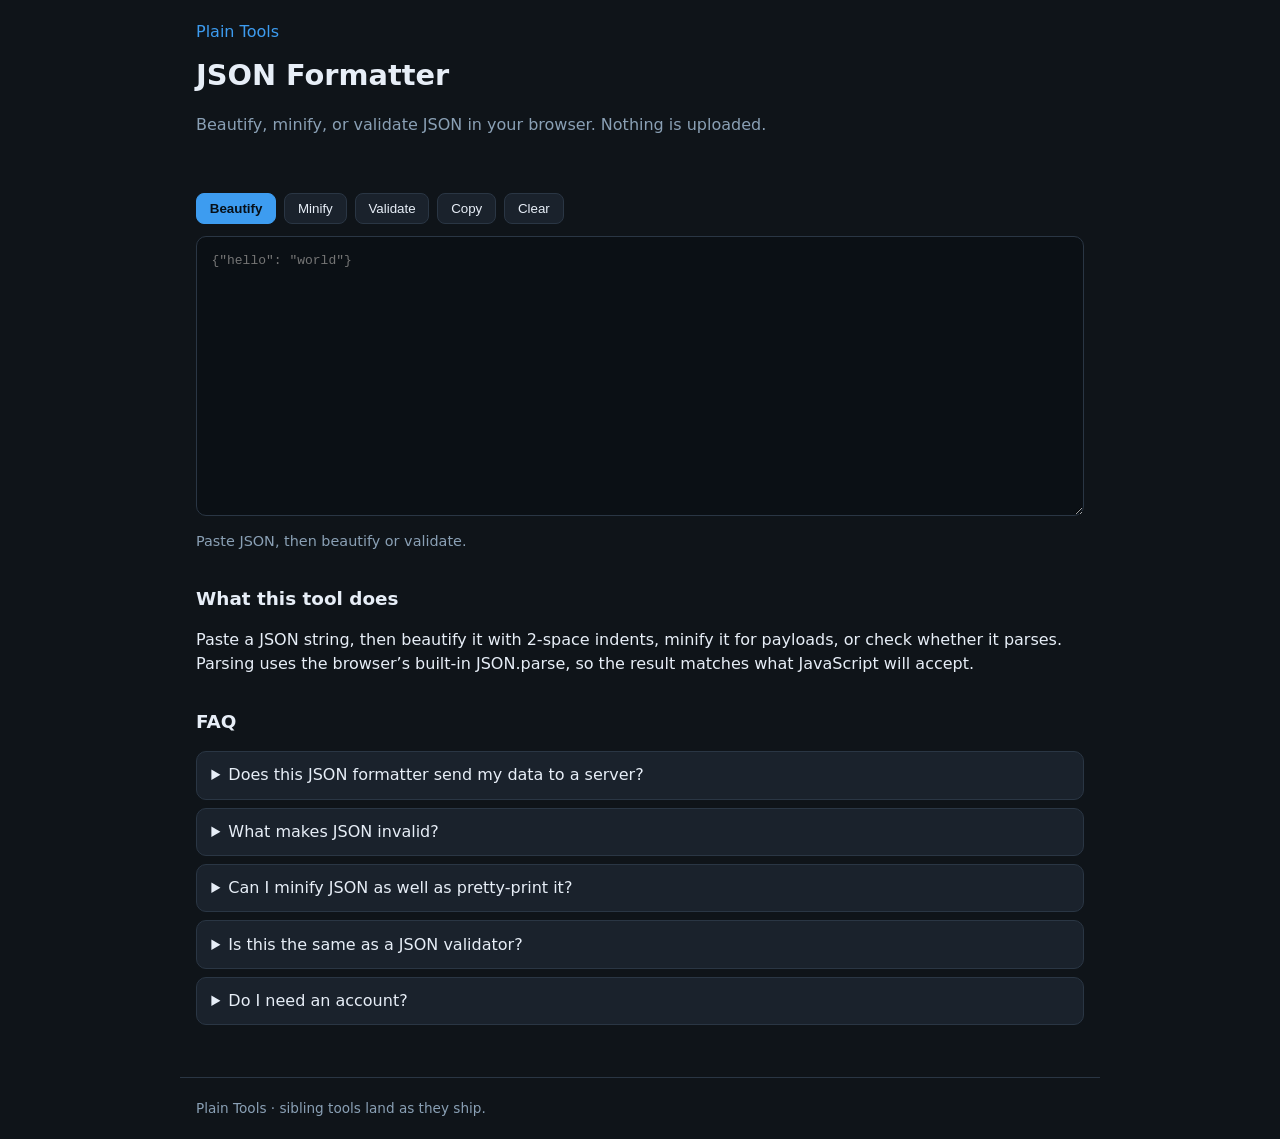
==== json-formatter/index.html @ 5cacb361 "Add Plain Tools GitHub Pages site with JSON formatter." ====
<!DOCTYPE html>
<html lang="en">
<head>
  <meta charset="utf-8">
  <meta name="viewport" content="width=device-width, initial-scale=1">
  <title>JSON Formatter Online — Beautify, Minify, Validate</title>
  <meta name="description" content="Paste JSON to format, minify, or validate it in your browser. No upload. No account. Works after the page loads.">
  <link rel="stylesheet" href="../assets/style.css">
  <script type="application/ld+json">
  {
    "@context": "https://schema.org",
    "@type": "FAQPage",
    "mainEntity": [
      {
        "@type": "Question",
        "name": "Does this JSON formatter send my data to a server?",
        "acceptedAnswer": {"@type": "Answer", "text": "No. Formatting, minifying, and validation run in your browser with JavaScript. The JSON never leaves this page."}
      },
      {
        "@type": "Question",
        "name": "What makes JSON invalid?",
        "acceptedAnswer": {"@type": "Answer", "text": "Common issues are trailing commas, single quotes, unquoted keys, comments, and truncated strings. This tool reports the parser error so you can fix the exact spot."}
      },
      {
        "@type": "Question",
        "name": "Can I minify JSON as well as pretty-print it?",
        "acceptedAnswer": {"@type": "Answer", "text": "Yes. Beautify adds indentation. Minify removes extra whitespace. Both require the input to be valid JSON."}
      },
      {
        "@type": "Question",
        "name": "Is this the same as a JSON validator?",
        "acceptedAnswer": {"@type": "Answer", "text": "Validation is included. If parse fails, you get the error message instead of formatted output. If parse succeeds, the JSON is valid."}
      },
      {
        "@type": "Question",
        "name": "Do I need an account?",
        "acceptedAnswer": {"@type": "Answer", "text": "No account, no upload, no install. Paste JSON and format it."}
      }
    ]
  }
  </script>
</head>
<body>
  <header>
    <nav>
      <a href="../">Plain Tools</a>
    </nav>
    <h1>JSON Formatter</h1>
    <p class="lede">Beautify, minify, or validate JSON in your browser. Nothing is uploaded.</p>
  </header>
  <main>
    <div class="toolbar">
      <button class="primary" id="beautify" type="button">Beautify</button>
      <button id="minify" type="button">Minify</button>
      <button id="validate" type="button">Validate</button>
      <button id="copy" type="button">Copy</button>
      <button id="clear" type="button">Clear</button>
    </div>
    <textarea id="input" spellcheck="false" placeholder='{"hello": "world"}'></textarea>
    <p class="status" id="status">Paste JSON, then beautify or validate.</p>
    <section>
      <h2>What this tool does</h2>
      <p>Paste a JSON string, then beautify it with 2-space indents, minify it for payloads, or check whether it parses. Parsing uses the browser’s built-in JSON.parse, so the result matches what JavaScript will accept.</p>
    </section>
    <section class="faq">
      <h2>FAQ</h2>
      <details><summary>Does this JSON formatter send my data to a server?</summary><p>No. Formatting, minifying, and validation run in your browser with JavaScript. The JSON never leaves this page.</p></details>
      <details><summary>What makes JSON invalid?</summary><p>Common issues are trailing commas, single quotes, unquoted keys, comments, and truncated strings. This tool reports the parser error so you can fix the exact spot.</p></details>
      <details><summary>Can I minify JSON as well as pretty-print it?</summary><p>Yes. Beautify adds indentation. Minify removes extra whitespace. Both require the input to be valid JSON.</p></details>
      <details><summary>Is this the same as a JSON validator?</summary><p>Validation is included. If parse fails, you get the error message instead of formatted output. If parse succeeds, the JSON is valid.</p></details>
      <details><summary>Do I need an account?</summary><p>No account, no upload, no install. Paste JSON and format it.</p></details>
    </section>
  </main>
  <footer>Plain Tools · sibling tools land as they ship.</footer>
  <script>
    const input = document.getElementById('input');
    const status = document.getElementById('status');
    function parse() { return JSON.parse(input.value); }
    function setStatus(msg, kind) { status.textContent = msg; status.className = 'status' + (kind ? ' ' + kind : ''); }
    function run(fn) {
      try { fn(); }
      catch (err) { setStatus(err.message, 'bad'); }
    }
    document.getElementById('beautify').onclick = () => run(() => {
      input.value = JSON.stringify(parse(), null, 2);
      setStatus('Valid JSON. Beautified.', 'ok');
    });
    document.getElementById('minify').onclick = () => run(() => {
      input.value = JSON.stringify(parse());
      setStatus('Valid JSON. Minified.', 'ok');
    });
    document.getElementById('validate').onclick = () => run(() => {
      parse();
      setStatus('Valid JSON.', 'ok');
    });
    document.getElementById('copy').onclick = async () => {
      await navigator.clipboard.writeText(input.value);
      setStatus('Copied to clipboard.');
    };
    document.getElementById('clear').onclick = () => { input.value = ''; setStatus('Cleared.'); };
  </script>
</body>
</html>
---- assets/style.css ----
:root { --bg:#0f1419; --card:#1a222c; --ink:#e7eef7; --muted:#8aa0b5; --line:#2a3644; --acc:#3d9cf0; --ok:#3ecf8e; --bad:#f07178; }
* { box-sizing: border-box; }
body { margin:0; font: 16px/1.5 ui-sans-serif, system-ui, sans-serif; background:var(--bg); color:var(--ink); }
header, main, footer { max-width: 920px; margin: 0 auto; padding: 1.25rem 1rem; }
header nav a { color: var(--acc); text-decoration: none; margin-right: .9rem; }
h1 { font-size: 1.8rem; margin: .6rem 0 .35rem; }
.lede, footer, .muted { color: var(--muted); }
.grid { display:grid; grid-template-columns: repeat(auto-fill, minmax(220px,1fr)); gap:.75rem; margin: 1.25rem 0 2rem; }
.card { display:block; background:var(--card); border:1px solid var(--line); border-radius:12px; padding:1rem; color:var(--ink); text-decoration:none; }
.card:hover { border-color: var(--acc); }
.card h2 { font-size:1.05rem; margin:0 0 .35rem; }
.card p { margin:0; color:var(--muted); font-size:.9rem; }
.soon { opacity:.55; pointer-events:none; }
.toolbar { display:flex; flex-wrap:wrap; gap:.5rem; margin: 0 0 .75rem; }
button { background: var(--card); color: var(--ink); border:1px solid var(--line); border-radius: 8px; padding: .45rem .8rem; cursor:pointer; }
button.primary { background: var(--acc); border-color: var(--acc); color:#071018; font-weight: 650; }
textarea { width:100%; min-height: 280px; background:#0b1015; color:var(--ink); border:1px solid var(--line); border-radius: 10px; padding: .9rem; font: 13px/1.45 ui-monospace, SFMono-Regular, Menlo, Consolas, monospace; }
.status { min-height: 1.4em; font-size: .9rem; color: var(--muted); margin: .5rem 0 1.25rem; }
.status.ok { color: var(--ok); } .status.bad { color: var(--bad); }
section { margin: 2rem 0; }
h2 { font-size: 1.15rem; }
.faq details { background: var(--card); border:1px solid var(--line); border-radius: 10px; padding: .7rem .9rem; margin: .5rem 0; }
footer { font-size: .85rem; border-top:1px solid var(--line); }
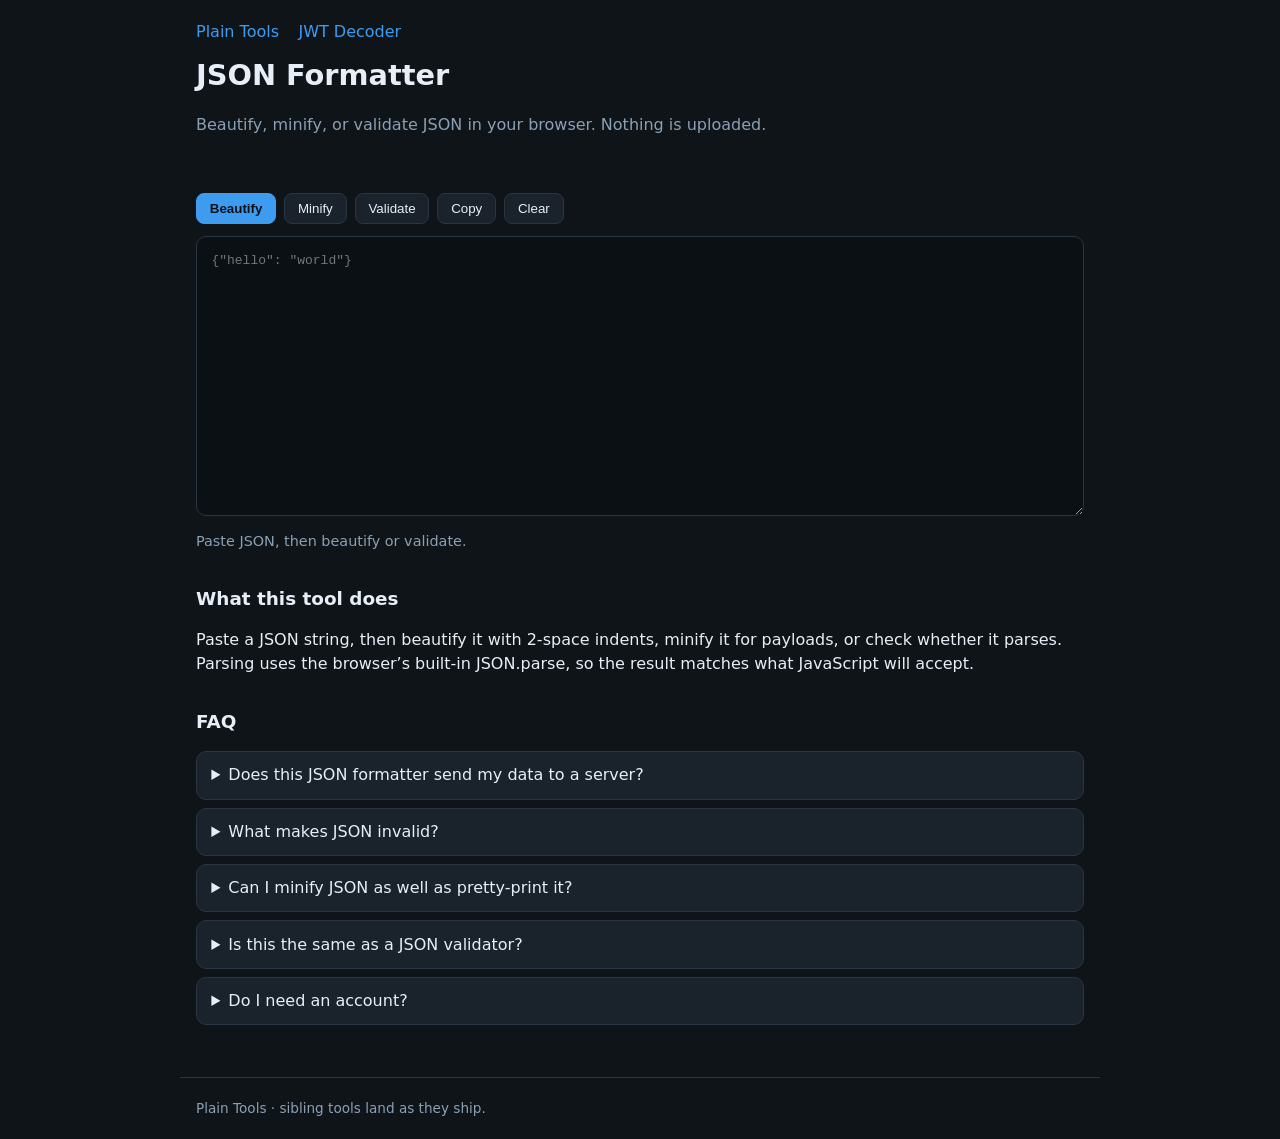
==== commit 93ad2be0: "Add JWT decoder and link it from the home page." ====
--- a/json-formatter/index.html
+++ b/json-formatter/index.html
@@ -44,6 +44,7 @@
   <header>
     <nav>
       <a href="../">Plain Tools</a>
+      <a href="../jwt-decoder/">JWT Decoder</a>
     </nav>
     <h1>JSON Formatter</h1>
     <p class="lede">Beautify, minify, or validate JSON in your browser. Nothing is uploaded.</p>
--- a/assets/style.css
+++ b/assets/style.css
@@ -21,3 +21,8 @@
 h2 { font-size: 1.15rem; }
 .faq details { background: var(--card); border:1px solid var(--line); border-radius: 10px; padding: .7rem .9rem; margin: .5rem 0; }
 footer { font-size: .85rem; border-top:1px solid var(--line); }
+pre.out { width:100%; min-height: 140px; background:#0b1015; color:var(--ink); border:1px solid var(--line); border-radius: 10px; padding: .9rem; font: 13px/1.45 ui-monospace, SFMono-Regular, Menlo, Consolas, monospace; overflow:auto; white-space:pre-wrap; word-break:break-word; margin:0; }
+.cols { display:grid; grid-template-columns: 1fr; gap:.75rem; }
+@media (min-width: 720px) { .cols { grid-template-columns: 1fr 1fr; } }
+.panel h3 { margin: 0 0 .4rem; font-size:.95rem; color: var(--muted); font-weight: 600; }
+.note { color: var(--muted); font-size:.9rem; }
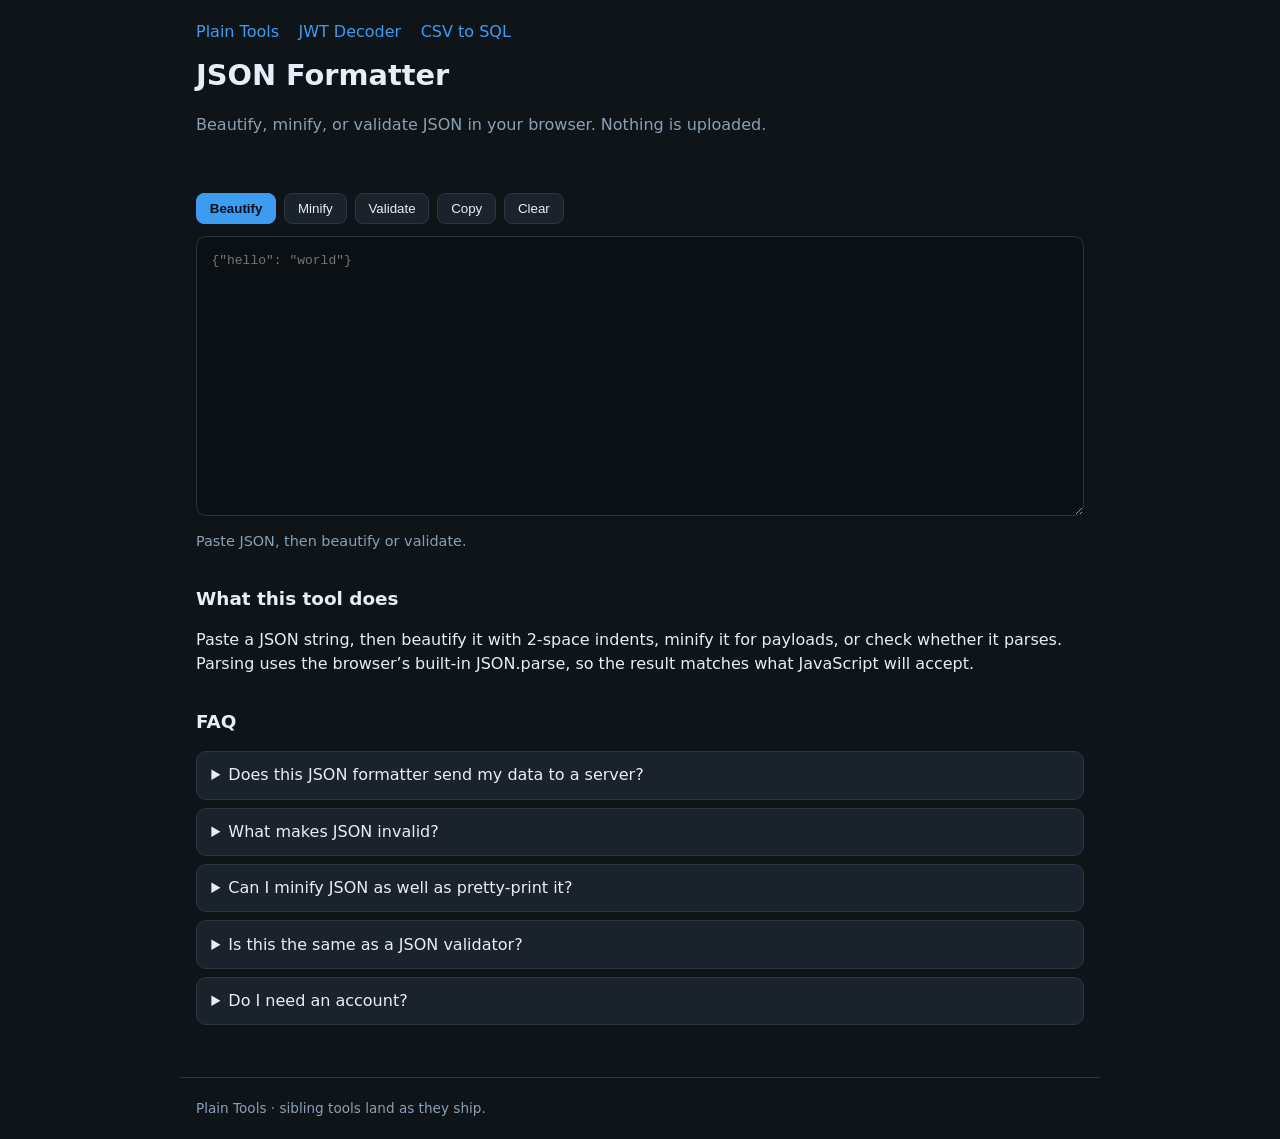
==== commit e2540320: "Publish CSV to SQL converter on Plain Tools." ====
--- a/json-formatter/index.html
+++ b/json-formatter/index.html
@@ -45,6 +45,7 @@
     <nav>
       <a href="../">Plain Tools</a>
       <a href="../jwt-decoder/">JWT Decoder</a>
+      <a href="../convert/csv-to-sql/">CSV to SQL</a>
     </nav>
     <h1>JSON Formatter</h1>
     <p class="lede">Beautify, minify, or validate JSON in your browser. Nothing is uploaded.</p>
--- a/assets/style.css
+++ b/assets/style.css
@@ -26,3 +26,6 @@
 @media (min-width: 720px) { .cols { grid-template-columns: 1fr 1fr; } }
 .panel h3 { margin: 0 0 .4rem; font-size:.95rem; color: var(--muted); font-weight: 600; }
 .note { color: var(--muted); font-size:.9rem; }
+.toolbar { align-items:center; }
+label.field { display:flex; align-items:center; gap:.4rem; color:var(--muted); font-size:.9rem; }
+input, select { background:#0b1015; color:var(--ink); border:1px solid var(--line); border-radius: 8px; padding: .4rem .55rem; font: 13px/1.4 ui-monospace, SFMono-Regular, Menlo, Consolas, monospace; }
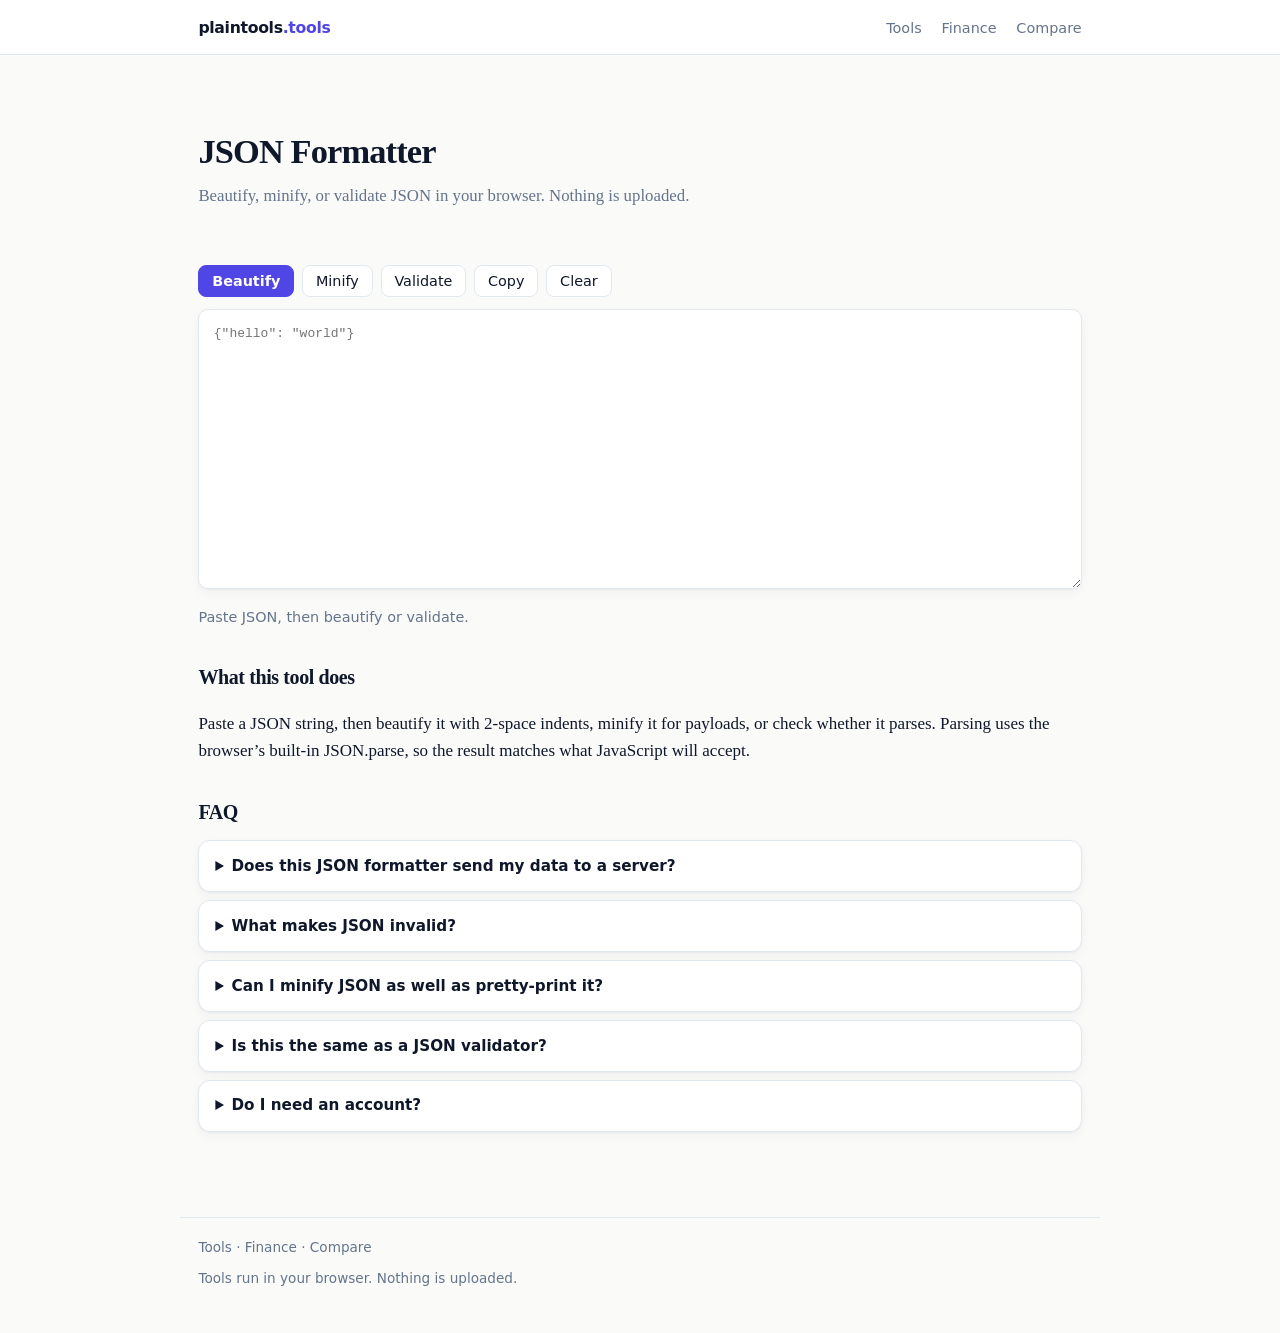
==== commit 3d8a31dd: "Match umbrella theme to Compare (light editorial)" ====
--- a/json-formatter/index.html
+++ b/json-formatter/index.html
@@ -5,6 +5,7 @@
   <meta name="viewport" content="width=device-width, initial-scale=1">
   <title>JSON Formatter Online — Beautify, Minify, Validate</title>
   <meta name="description" content="Paste JSON to format, minify, or validate it in your browser. No upload. No account. Works after the page loads.">
+  <link rel="canonical" href="https://plaintools.vip/json-formatter/">
   <link rel="stylesheet" href="../assets/style.css">
   <script type="application/ld+json">
   {
@@ -41,16 +42,22 @@
   </script>
 </head>
 <body>
-  <header>
-    <nav>
-      <a href="../">Plain Tools</a>
-      <a href="../jwt-decoder/">JWT Decoder</a>
-      <a href="../convert/csv-to-sql/">CSV to SQL</a>
-    </nav>
-    <h1>JSON Formatter</h1>
-    <p class="lede">Beautify, minify, or validate JSON in your browser. Nothing is uploaded.</p>
-  </header>
+  <div class="site-top">
+    <div class="site-top-inner">
+      <a class="brand" href="../">plaintools<span>.tools</span></a>
+      <nav class="nav">
+        <a href="../">Tools</a>
+        <a href="https://finance.plaintools.vip/">Finance</a>
+        <a href="https://compare.plaintools.vip/">Compare</a>
+      </nav>
+    </div>
+  </div>
+
   <main>
+    <section class="hero">
+      <h1>JSON Formatter</h1>
+      <p class="lede">Beautify, minify, or validate JSON in your browser. Nothing is uploaded.</p>
+    </section>
     <div class="toolbar">
       <button class="primary" id="beautify" type="button">Beautify</button>
       <button id="minify" type="button">Minify</button>
@@ -73,7 +80,12 @@
       <details><summary>Do I need an account?</summary><p>No account, no upload, no install. Paste JSON and format it.</p></details>
     </section>
   </main>
-  <footer>Plain Tools · sibling tools land as they ship.</footer>
+  <footer>
+    <a href="../">Tools</a> ·
+    <a href="https://finance.plaintools.vip/">Finance</a> ·
+    <a href="https://compare.plaintools.vip/">Compare</a>
+    <p>Tools run in your browser. Nothing is uploaded.</p>
+  </footer>
   <script>
     const input = document.getElementById('input');
     const status = document.getElementById('status');
--- a/assets/style.css
+++ b/assets/style.css
@@ -1,31 +1,373 @@
-:root { --bg:#0f1419; --card:#1a222c; --ink:#e7eef7; --muted:#8aa0b5; --line:#2a3644; --acc:#3d9cf0; --ok:#3ecf8e; --bad:#f07178; }
+:root {
+  --bg: #fafaf9;
+  --card: #ffffff;
+  --ink: #0f172a;
+  --muted: #64748b;
+  --line: #e2e8f0;
+  --acc: #4f46e5;
+  --acc-ink: #ffffff;
+  --acc-soft: #eef2ff;
+  --acc-border: #c7d2fe;
+  --ok: #15803d;
+  --bad: #b91c1c;
+  --input-bg: #ffffff;
+  --shadow: 0 1px 2px rgba(15, 23, 42, 0.04), 0 4px 12px rgba(15, 23, 42, 0.04);
+  --radius: 12px;
+  --max: 920px;
+  --sans: ui-sans-serif, system-ui, -apple-system, Segoe UI, Roboto, sans-serif;
+  --serif: "Iowan Old Style", "Palatino Linotype", Palatino, Georgia, "Times New Roman", serif;
+  --mono: ui-monospace, SFMono-Regular, Menlo, Consolas, monospace;
+}
+
 * { box-sizing: border-box; }
-body { margin:0; font: 16px/1.5 ui-sans-serif, system-ui, sans-serif; background:var(--bg); color:var(--ink); }
-header, main, footer { max-width: 920px; margin: 0 auto; padding: 1.25rem 1rem; }
-header nav a { color: var(--acc); text-decoration: none; margin-right: .9rem; }
-h1 { font-size: 1.8rem; margin: .6rem 0 .35rem; }
-.lede, footer, .muted { color: var(--muted); }
-.grid { display:grid; grid-template-columns: repeat(auto-fill, minmax(220px,1fr)); gap:.75rem; margin: 1.25rem 0 2rem; }
-.card { display:block; background:var(--card); border:1px solid var(--line); border-radius:12px; padding:1rem; color:var(--ink); text-decoration:none; }
-.card:hover { border-color: var(--acc); }
-.card h2 { font-size:1.05rem; margin:0 0 .35rem; }
-.card p { margin:0; color:var(--muted); font-size:.9rem; }
-.soon { opacity:.55; pointer-events:none; }
-.toolbar { display:flex; flex-wrap:wrap; gap:.5rem; margin: 0 0 .75rem; }
-button { background: var(--card); color: var(--ink); border:1px solid var(--line); border-radius: 8px; padding: .45rem .8rem; cursor:pointer; }
-button.primary { background: var(--acc); border-color: var(--acc); color:#071018; font-weight: 650; }
-textarea { width:100%; min-height: 280px; background:#0b1015; color:var(--ink); border:1px solid var(--line); border-radius: 10px; padding: .9rem; font: 13px/1.45 ui-monospace, SFMono-Regular, Menlo, Consolas, monospace; }
-.status { min-height: 1.4em; font-size: .9rem; color: var(--muted); margin: .5rem 0 1.25rem; }
-.status.ok { color: var(--ok); } .status.bad { color: var(--bad); }
+html { scroll-behavior: smooth; }
+
+body {
+  margin: 0;
+  font: 17px/1.6 var(--serif);
+  background: var(--bg);
+  color: var(--ink);
+  -webkit-font-smoothing: antialiased;
+}
+
+a { color: var(--acc); }
+a:hover { color: #3730a3; }
+
+.site-top {
+  position: sticky;
+  top: 0;
+  z-index: 40;
+  background: rgba(255, 255, 255, 0.95);
+  backdrop-filter: blur(8px);
+  border-bottom: 1px solid var(--line);
+}
+
+.site-top-inner,
+header,
+main,
+footer,
+.wrap {
+  max-width: var(--max);
+  margin: 0 auto;
+  padding: 0.85rem 1.15rem;
+}
+
+.site-top-inner {
+  display: flex;
+  gap: 1rem;
+  align-items: center;
+  justify-content: space-between;
+}
+
+.brand {
+  font-family: var(--sans);
+  font-weight: 700;
+  color: var(--ink);
+  text-decoration: none;
+  letter-spacing: -0.02em;
+  font-size: 0.98rem;
+}
+.brand span { color: var(--acc); }
+
+.nav {
+  font-family: var(--sans);
+}
+.nav a {
+  color: var(--muted);
+  text-decoration: none;
+  margin-left: 0.9rem;
+  font-size: 0.9rem;
+  font-weight: 500;
+}
+.nav a:hover { color: var(--ink); }
+
+.hero {
+  display: block;
+  padding: 1.75rem 0 0.5rem;
+  max-width: 40rem;
+}
+
+.kicker {
+  font-family: var(--sans);
+  color: var(--muted);
+  font-size: 0.82rem;
+  font-weight: 600;
+  letter-spacing: 0.04em;
+  text-transform: uppercase;
+  margin: 0 0 0.5rem;
+}
+
+h1 {
+  font-size: clamp(1.65rem, 3.2vw, 2.15rem);
+  line-height: 1.2;
+  margin: 0.15rem 0 0.65rem;
+  letter-spacing: -0.025em;
+  font-weight: 700;
+}
+
+.lede {
+  color: var(--muted);
+  margin: 0 0 1rem;
+  font-size: 1.05rem;
+  line-height: 1.55;
+}
+
+.muted { color: var(--muted); }
+
+h2 {
+  font-size: 1.25rem;
+  margin: 2rem 0 0.75rem;
+  letter-spacing: -0.02em;
+  font-weight: 700;
+}
+
 section { margin: 2rem 0; }
-h2 { font-size: 1.15rem; }
-.faq details { background: var(--card); border:1px solid var(--line); border-radius: 10px; padding: .7rem .9rem; margin: .5rem 0; }
-footer { font-size: .85rem; border-top:1px solid var(--line); }
-pre.out { width:100%; min-height: 140px; background:#0b1015; color:var(--ink); border:1px solid var(--line); border-radius: 10px; padding: .9rem; font: 13px/1.45 ui-monospace, SFMono-Regular, Menlo, Consolas, monospace; overflow:auto; white-space:pre-wrap; word-break:break-word; margin:0; }
-.cols { display:grid; grid-template-columns: 1fr; gap:.75rem; }
-@media (min-width: 720px) { .cols { grid-template-columns: 1fr 1fr; } }
-.panel h3 { margin: 0 0 .4rem; font-size:.95rem; color: var(--muted); font-weight: 600; }
-.note { color: var(--muted); font-size:.9rem; }
-.toolbar { align-items:center; }
-label.field { display:flex; align-items:center; gap:.4rem; color:var(--muted); font-size:.9rem; }
-input, select { background:#0b1015; color:var(--ink); border:1px solid var(--line); border-radius: 8px; padding: .4rem .55rem; font: 13px/1.4 ui-monospace, SFMono-Regular, Menlo, Consolas, monospace; }
+
+main > p,
+main > ul {
+  max-width: 42rem;
+}
+
+.grid {
+  display: grid;
+  grid-template-columns: repeat(auto-fill, minmax(220px, 1fr));
+  gap: 0.75rem;
+  margin: 1.25rem 0 2rem;
+}
+
+.card {
+  display: block;
+  background: var(--card);
+  border: 1px solid var(--line);
+  border-radius: var(--radius);
+  box-shadow: var(--shadow);
+  padding: 1.1rem 1.2rem;
+  margin: 0;
+  color: var(--ink);
+  text-decoration: none;
+  transition: border-color 0.15s ease;
+}
+.card:hover { border-color: var(--acc-border); }
+.card h2 {
+  margin: 0.1rem 0 0.35rem;
+  font-size: 1.15rem;
+  font-family: var(--sans);
+}
+.card p {
+  margin: 0;
+  color: var(--muted);
+  font-size: 0.9rem;
+  font-family: var(--sans);
+}
+.card a {
+  text-decoration: none;
+  color: var(--ink);
+}
+.card a:hover { color: var(--acc); }
+
+.soon {
+  opacity: 0.55;
+  pointer-events: none;
+}
+
+.toolbar {
+  display: flex;
+  flex-wrap: wrap;
+  gap: 0.5rem;
+  align-items: center;
+  margin: 0 0 0.75rem;
+  font-family: var(--sans);
+}
+
+button {
+  font-family: var(--sans);
+  background: var(--card);
+  color: var(--ink);
+  border: 1px solid var(--line);
+  border-radius: 8px;
+  padding: 0.45rem 0.8rem;
+  cursor: pointer;
+  font-size: 0.9rem;
+  font-weight: 500;
+  transition: background 0.15s ease, border-color 0.15s ease;
+}
+button:hover {
+  background: #f8fafc;
+  border-color: #cbd5e1;
+}
+button.primary {
+  background: var(--acc);
+  border-color: var(--acc);
+  color: var(--acc-ink);
+  font-weight: 600;
+}
+button.primary:hover {
+  background: #4338ca;
+  border-color: #4338ca;
+  color: var(--acc-ink);
+}
+button:disabled {
+  opacity: 0.45;
+  cursor: not-allowed;
+}
+
+textarea,
+pre.out,
+input,
+select {
+  background: var(--input-bg);
+  color: var(--ink);
+  border: 1px solid var(--line);
+  border-radius: 10px;
+  font: 13px/1.45 var(--mono);
+}
+
+textarea {
+  width: 100%;
+  min-height: 280px;
+  padding: 0.9rem;
+  box-shadow: var(--shadow);
+}
+textarea:focus,
+input:focus,
+select:focus {
+  outline: 2px solid var(--acc-border);
+  outline-offset: 1px;
+  border-color: var(--acc);
+}
+
+pre.out {
+  width: 100%;
+  min-height: 140px;
+  padding: 0.9rem;
+  overflow: auto;
+  white-space: pre-wrap;
+  word-break: break-word;
+  margin: 0;
+  box-shadow: var(--shadow);
+}
+
+input,
+select {
+  border-radius: 8px;
+  padding: 0.4rem 0.55rem;
+  font: 13px/1.4 var(--mono);
+}
+
+label.field {
+  display: flex;
+  align-items: center;
+  gap: 0.4rem;
+  color: var(--muted);
+  font-size: 0.9rem;
+  font-family: var(--sans);
+}
+
+.status {
+  min-height: 1.4em;
+  font-size: 0.9rem;
+  color: var(--muted);
+  margin: 0.5rem 0 1.25rem;
+  font-family: var(--sans);
+}
+.status.ok { color: var(--ok); }
+.status.bad { color: var(--bad); }
+
+.cols {
+  display: grid;
+  grid-template-columns: 1fr;
+  gap: 0.75rem;
+}
+@media (min-width: 720px) {
+  .cols { grid-template-columns: 1fr 1fr; }
+}
+
+.panel h3 {
+  margin: 0 0 0.4rem;
+  font-size: 0.95rem;
+  color: var(--muted);
+  font-weight: 600;
+  font-family: var(--sans);
+}
+
+.note {
+  color: var(--muted);
+  font-size: 0.9rem;
+  font-family: var(--sans);
+}
+
+.faq details {
+  background: var(--card);
+  border: 1px solid var(--line);
+  border-radius: var(--radius);
+  box-shadow: var(--shadow);
+  padding: 0.8rem 1rem;
+  margin: 0.5rem 0;
+  font-family: var(--sans);
+}
+.faq details summary {
+  cursor: pointer;
+  font-weight: 600;
+  font-size: 0.95rem;
+}
+.faq details p {
+  color: var(--muted);
+  margin: 0.55rem 0 0;
+  font-size: 0.92rem;
+  line-height: 1.5;
+}
+
+.preview-wrap {
+  overflow: auto;
+  max-height: 320px;
+  border: 1px solid var(--line);
+  border-radius: var(--radius);
+  background: var(--card);
+  box-shadow: var(--shadow);
+  margin: 0 0 1.25rem;
+}
+table.preview {
+  border-collapse: collapse;
+  width: 100%;
+  font: 12px/1.4 var(--mono);
+}
+table.preview th,
+table.preview td {
+  border-bottom: 1px solid var(--line);
+  padding: 0.45rem 0.6rem;
+  text-align: left;
+  white-space: nowrap;
+  max-width: 240px;
+  overflow: hidden;
+  text-overflow: ellipsis;
+}
+table.preview th {
+  position: sticky;
+  top: 0;
+  background: #f8fafc;
+  color: var(--ink);
+  font-weight: 600;
+}
+table.preview td { color: var(--muted); }
+
+footer {
+  max-width: var(--max);
+  margin: 2.5rem auto 1.5rem;
+  padding: 1.2rem 1.15rem;
+  color: var(--muted);
+  font-size: 0.85rem;
+  border-top: 1px solid var(--line);
+  font-family: var(--sans);
+}
+footer a {
+  color: var(--muted);
+  text-decoration: none;
+}
+footer a:hover { color: var(--ink); }
+footer p {
+  margin: 0.55rem 0 0;
+}
+
+@media (max-width: 640px) {
+  .nav a:nth-child(n+3) { display: none; }
+}
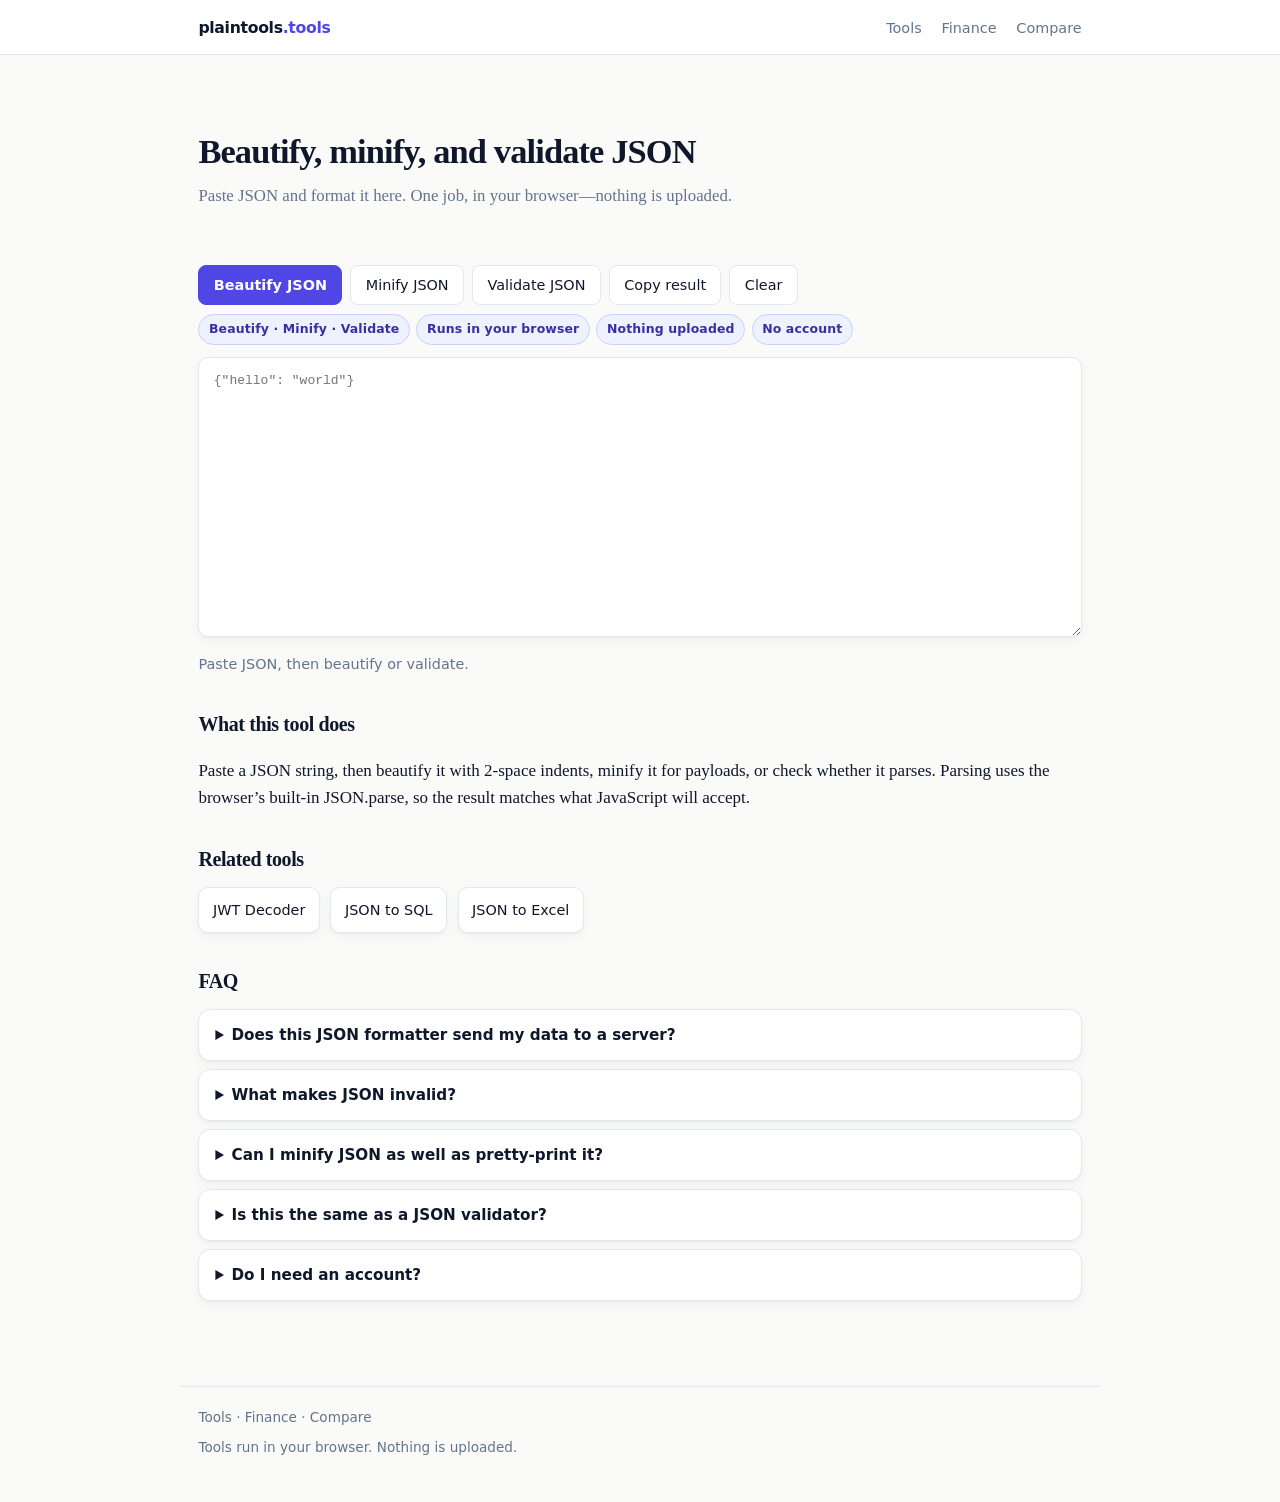
==== commit 29536cab: "Apply landing-page skill CRO pass (honest trust chips, clearer heroes)" ====
--- a/json-formatter/index.html
+++ b/json-formatter/index.html
@@ -55,21 +55,37 @@
 
   <main>
     <section class="hero">
-      <h1>JSON Formatter</h1>
-      <p class="lede">Beautify, minify, or validate JSON in your browser. Nothing is uploaded.</p>
+      <h1>Beautify, minify, and validate JSON</h1>
+      <p class="lede">Paste JSON and format it here. One job, in your browser—nothing is uploaded.</p>
     </section>
-    <div class="toolbar">
-      <button class="primary" id="beautify" type="button">Beautify</button>
-      <button id="minify" type="button">Minify</button>
-      <button id="validate" type="button">Validate</button>
-      <button id="copy" type="button">Copy</button>
-      <button id="clear" type="button">Clear</button>
+    <div class="tool-head">
+      <div class="toolbar">
+        <button class="primary" id="beautify" type="button">Beautify JSON</button>
+        <button id="minify" type="button">Minify JSON</button>
+        <button id="validate" type="button">Validate JSON</button>
+        <button id="copy" type="button">Copy result</button>
+        <button id="clear" type="button">Clear</button>
+      </div>
+      <ul class="chips" aria-label="Trust">
+        <li>Beautify · Minify · Validate</li>
+        <li>Runs in your browser</li>
+        <li>Nothing uploaded</li>
+        <li>No account</li>
+      </ul>
     </div>
     <textarea id="input" spellcheck="false" placeholder='{"hello": "world"}'></textarea>
     <p class="status" id="status">Paste JSON, then beautify or validate.</p>
     <section>
       <h2>What this tool does</h2>
       <p>Paste a JSON string, then beautify it with 2-space indents, minify it for payloads, or check whether it parses. Parsing uses the browser’s built-in JSON.parse, so the result matches what JavaScript will accept.</p>
+    </section>
+    <section>
+      <h2>Related tools</h2>
+      <p class="related">
+        <a href="../jwt-decoder/">JWT Decoder</a>
+        <a href="../convert/json-to-sql/">JSON to SQL</a>
+        <a href="../convert/json-to-excel/">JSON to Excel</a>
+      </p>
     </section>
     <section class="faq">
       <h2>FAQ</h2>
--- a/assets/style.css
+++ b/assets/style.css
@@ -185,9 +185,10 @@
   color: var(--ink);
   border: 1px solid var(--line);
   border-radius: 8px;
-  padding: 0.45rem 0.8rem;
+  padding: 0.55rem 0.9rem;
   cursor: pointer;
   font-size: 0.9rem;
+  min-height: 40px;
   font-weight: 500;
   transition: background 0.15s ease, border-color 0.15s ease;
 }
@@ -368,6 +369,102 @@
   margin: 0.55rem 0 0;
 }
 
+.hero-actions {
+  display: flex;
+  flex-wrap: wrap;
+  gap: 0.55rem;
+  margin: 0.25rem 0 1rem;
+  font-family: var(--sans);
+}
+
+.btn {
+  font-family: var(--sans);
+  display: inline-flex;
+  align-items: center;
+  justify-content: center;
+  gap: 0.35rem;
+  background: var(--acc);
+  color: var(--acc-ink) !important;
+  text-decoration: none;
+  font-weight: 600;
+  font-size: 0.95rem;
+  border-radius: 8px;
+  padding: 0.7rem 1.1rem;
+  border: 1px solid transparent;
+  min-height: 44px;
+  transition: background 0.15s ease, border-color 0.15s ease;
+}
+.btn:hover {
+  background: #4338ca;
+  color: var(--acc-ink) !important;
+}
+.btn.ghost {
+  background: transparent;
+  color: var(--ink) !important;
+  border: 1px solid var(--line);
+}
+.btn.ghost:hover {
+  background: #f8fafc;
+  color: var(--ink) !important;
+  border-color: #cbd5e1;
+}
+
+.proof-strip,
+.chips {
+  list-style: none;
+  margin: 0 0 1rem;
+  padding: 0;
+  display: flex;
+  flex-wrap: wrap;
+  gap: 0.4rem;
+  font-family: var(--sans);
+}
+.proof-strip li,
+.chips li {
+  background: var(--acc-soft);
+  border: 1px solid var(--acc-border);
+  color: #3730a3;
+  font-size: 0.78rem;
+  font-weight: 600;
+  padding: 0.28rem 0.6rem;
+  border-radius: 999px;
+  letter-spacing: 0.01em;
+}
+
+.tool-head {
+  display: flex;
+  flex-direction: column;
+  gap: 0.55rem;
+  margin: 0 0 0.75rem;
+}
+.tool-head .toolbar { margin: 0; }
+.tool-head .chips { margin: 0; }
+
+.related {
+  display: flex;
+  flex-wrap: wrap;
+  gap: 0.65rem;
+  margin: 0.5rem 0 0;
+}
+.related a {
+  background: var(--card);
+  border: 1px solid var(--line);
+  border-radius: 10px;
+  box-shadow: var(--shadow);
+  padding: 0.65rem 0.85rem;
+  font-family: var(--sans);
+  font-size: 0.9rem;
+  text-decoration: none;
+  color: var(--ink);
+}
+.related a:hover {
+  border-color: var(--acc-border);
+  color: var(--acc);
+}
+
 @media (max-width: 640px) {
   .nav a:nth-child(n+3) { display: none; }
-}
+  .hero-actions .btn { flex: 1 1 auto; min-width: 9.5rem; }
+  .toolbar button { min-height: 44px; }
+}
+
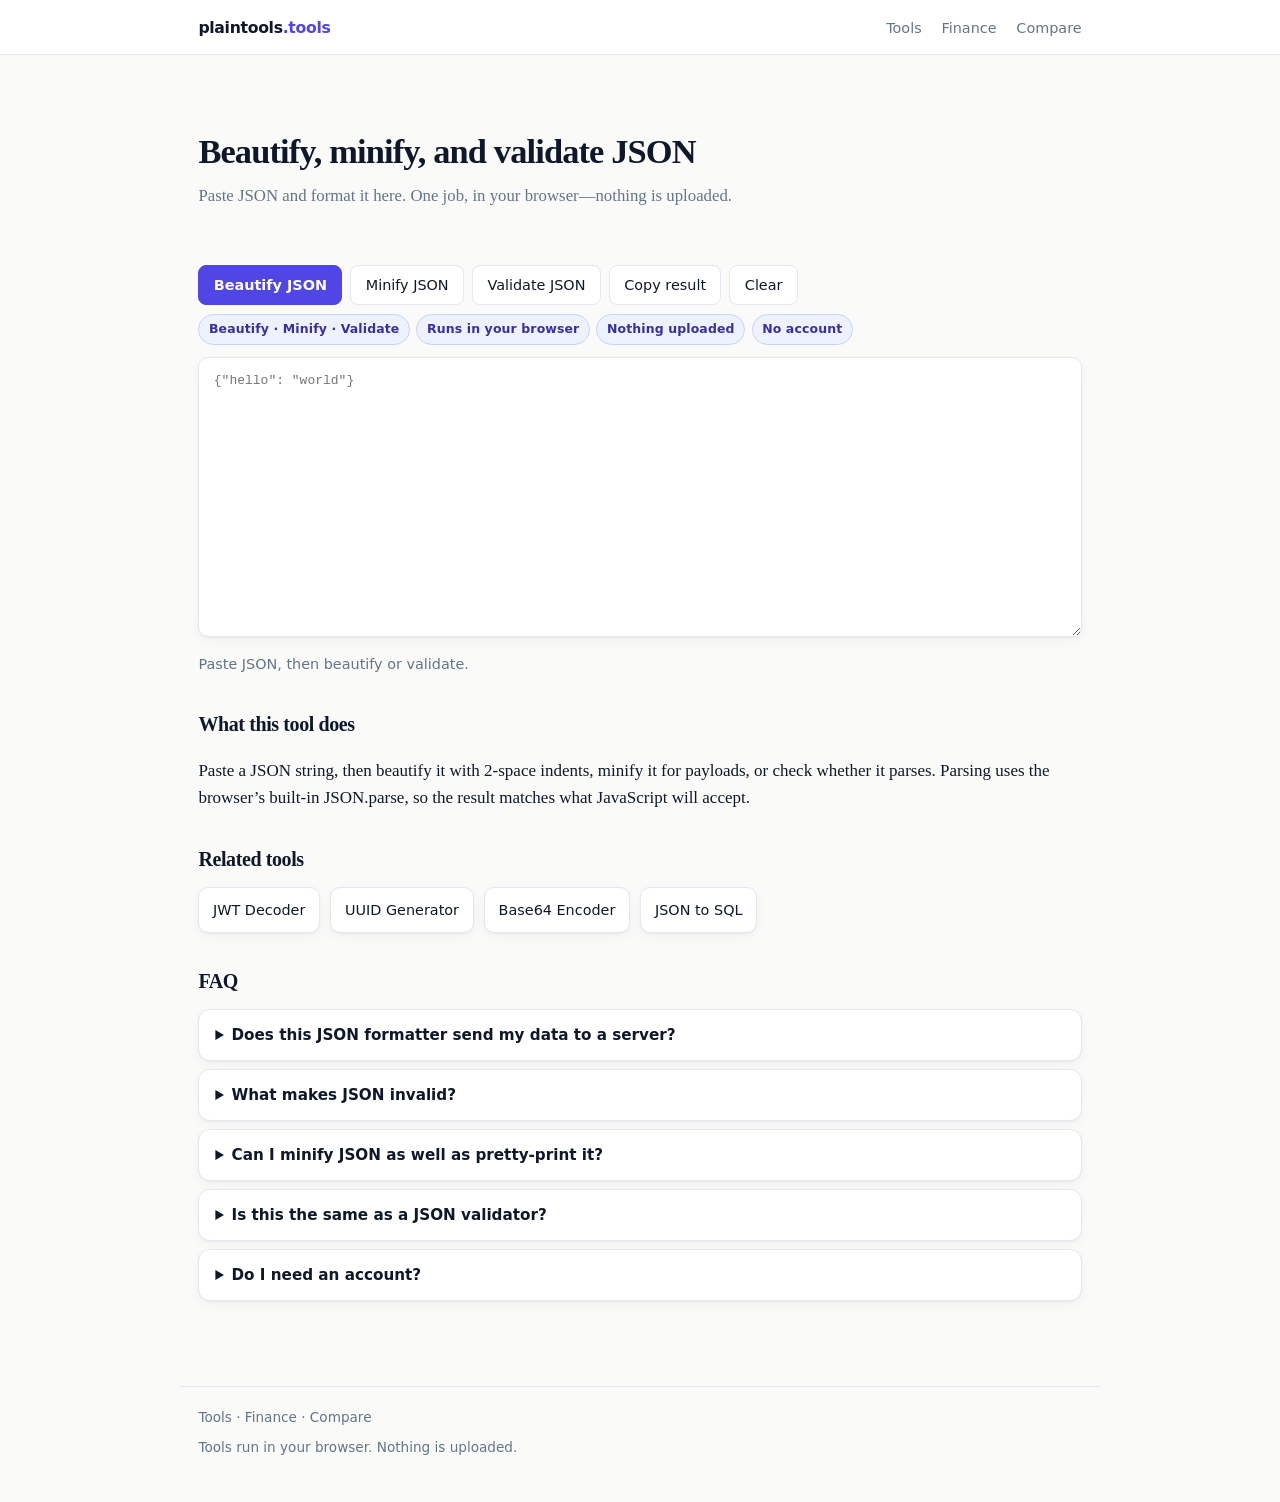
==== commit 1e2b79e4: "Publish UUID Generator and Base64 Encoder Dan approved go-live. Adds themed live routes, homepage ca" ====
--- a/json-formatter/index.html
+++ b/json-formatter/index.html
@@ -83,8 +83,9 @@
       <h2>Related tools</h2>
       <p class="related">
         <a href="../jwt-decoder/">JWT Decoder</a>
+        <a href="../uuid-generator/">UUID Generator</a>
+        <a href="../base64-encoder/">Base64 Encoder</a>
         <a href="../convert/json-to-sql/">JSON to SQL</a>
-        <a href="../convert/json-to-excel/">JSON to Excel</a>
       </p>
     </section>
     <section class="faq">
